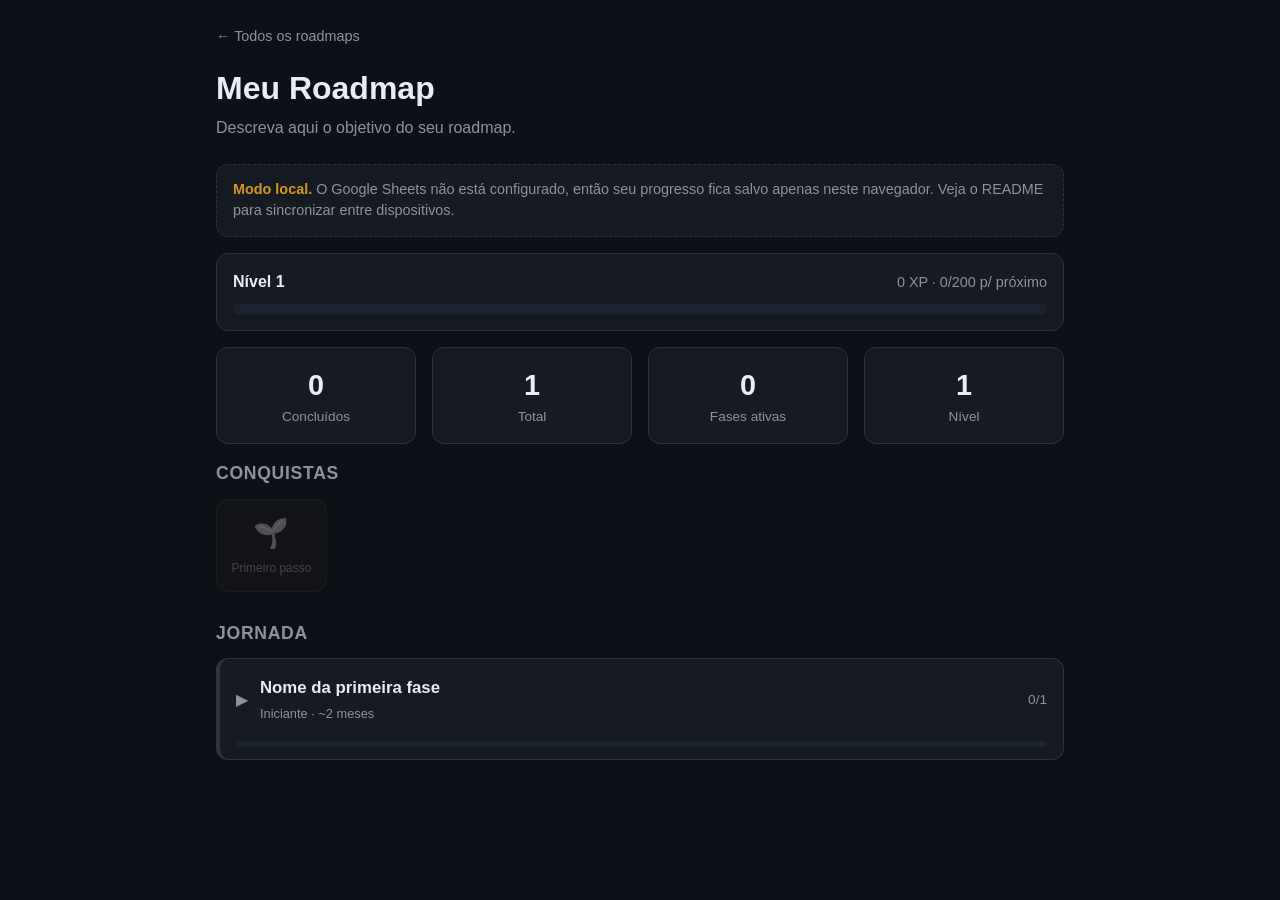
==== template/index.html @ e147a042 "feat(template): base files for new roadmaps Co-Authored-By: Claude Opus 4.8 <noreply@anthropic.com>" ====
<!DOCTYPE html>
<!--
  index.html — Página base reutilizável de um roadmap.

  Este arquivo é GENÉRICO: ele não conhece o conteúdo do roadmap, apenas
  orquestra config.js + data.js + os módulos de core/. Copie esta pasta
  para roadmaps/<seu-roadmap>/ e normalmente NÃO precisará tocar aqui —
  basta editar config.js e data.js.

  Os caminhos ../../core/ assumem que esta página vive em roadmaps/<nome>/.
-->
<html lang="pt-BR">
  <head>
    <meta charset="UTF-8" />
    <meta name="viewport" content="width=device-width, initial-scale=1.0" />
    <title>Meu Roadmap · devmaps</title>
    <link rel="stylesheet" href="../../core/widget.css" />
  </head>
  <body>
    <div class="container">
      <a class="back-link" href="../../index.html">← Todos os roadmaps</a>
      <div id="app">
        <div class="loading">
          <div class="spinner"></div>
          Carregando seu progresso…
        </div>
      </div>
    </div>

    <script type="module">
      import config from './config.js';
      import data from './data.js';
      import {
        computeXP,
        computeLevel,
        computeProgress,
        computePhaseProgress,
        countActivePhases,
        evaluateBadges,
      } from '../../core/engine.js';
      import { load, saveProgress, saveNote, isConfigured } from '../../core/sheets.js';

      const app = document.getElementById('app');
      const checked = new Set();
      const notes = new Map();

      init();

      async function init() {
        const { progress, notes: loadedNotes } = await load(config, config.id);
        progress.filter((p) => p.checked).forEach((p) => checked.add(p.topicId));
        loadedNotes.forEach((n) => notes.set(n.topicId, n.note));
        render();
      }

      function render() {
        app.innerHTML = '';
        app.appendChild(header());
        if (!isConfigured(config)) app.appendChild(notice());
        app.appendChild(xpBar());
        app.appendChild(statsGrid());
        app.appendChild(badgesGrid());
        app.appendChild(phasesSection());
        update();
      }

      function header() {
        const el = document.createElement('header');
        el.className = 'roadmap-header';
        el.innerHTML = `<h1>${config.title}</h1><p>${config.subtitle}</p>`;
        return el;
      }

      function notice() {
        const el = document.createElement('div');
        el.className = 'notice';
        el.innerHTML =
          '<strong>Modo local.</strong> O Google Sheets não está configurado, ' +
          'então seu progresso fica salvo apenas neste navegador. ' +
          'Veja o README para sincronizar entre dispositivos.';
        return el;
      }

      function xpBar() {
        const el = document.createElement('div');
        el.className = 'xp-bar';
        el.innerHTML = `
          <div class="xp-bar__head">
            <span class="xp-bar__level" data-level></span>
            <span class="xp-bar__xp" data-xp></span>
          </div>
          <div class="progress-track"><div class="progress-fill" data-xp-fill></div></div>`;
        return el;
      }

      function statsGrid() {
        const el = document.createElement('div');
        el.className = 'stats';
        el.innerHTML = `
          ${statCard('completed', 'Concluídos')}
          ${statCard('total', 'Total')}
          ${statCard('active', 'Fases ativas')}
          ${statCard('level', 'Nível')}`;
        return el;
      }

      function statCard(key, label) {
        return `<div class="stat-card">
            <div class="stat-card__value" data-stat="${key}">0</div>
            <div class="stat-card__label">${label}</div>
          </div>`;
      }

      function badgesGrid() {
        const wrap = document.createElement('div');
        wrap.innerHTML = `<h2 class="section-title">Conquistas</h2>`;
        const grid = document.createElement('div');
        grid.className = 'badges';
        data.badges.forEach((badge) => {
          const b = document.createElement('div');
          b.className = 'badge';
          b.dataset.badge = badge.id;
          b.title = badge.desc;
          b.innerHTML = `<span class="badge__icon">${badge.icon}</span>
            <span class="badge__name">${badge.name}</span>`;
          grid.appendChild(b);
        });
        wrap.appendChild(grid);
        return wrap;
      }

      function phasesSection() {
        const wrap = document.createElement('div');
        wrap.innerHTML = `<h2 class="section-title">Jornada</h2>`;
        data.phases.forEach((phase) => wrap.appendChild(phaseEl(phase)));
        return wrap;
      }

      function phaseEl(phase) {
        const el = document.createElement('section');
        el.className = 'phase';
        el.dataset.phase = phase.id;
        el.innerHTML = `
          <div class="phase__head">
            <span class="phase__chevron">▶</span>
            <div class="phase__title">
              <h3>${phase.title}</h3>
              <span class="phase__meta">${phase.level} · ${phase.duration}</span>
            </div>
            <span class="phase__count" data-phase-count></span>
          </div>
          <div class="phase__progress">
            <div class="progress-track"><div class="progress-fill" data-phase-fill></div></div>
          </div>
          <div class="phase__body"></div>`;

        el.querySelector('.phase__head').addEventListener('click', () =>
          el.classList.toggle('phase--open')
        );

        const body = el.querySelector('.phase__body');
        phase.topics.forEach((topic) => body.appendChild(topicEl(topic)));

        const milestone = document.createElement('div');
        milestone.className = 'milestone';
        milestone.innerHTML = `<strong>Marco:</strong> ${phase.milestone}`;
        body.appendChild(milestone);

        return el;
      }

      function topicEl(topic) {
        const el = document.createElement('div');
        el.className = 'topic';
        el.dataset.topic = topic.id;
        el.innerHTML = `
          <div class="topic__row">
            <input type="checkbox" class="topic__checkbox" />
            <div class="topic__main">
              <div class="topic__name">${topic.name}
                <span class="topic__xp">+${topic.xp} XP</span>
              </div>
              <div class="topic__desc">${topic.desc}</div>
              <textarea class="topic__note" placeholder="Anotações sobre ${topic.name}…"></textarea>
            </div>
          </div>`;

        const checkbox = el.querySelector('.topic__checkbox');
        checkbox.checked = checked.has(topic.id);
        checkbox.addEventListener('change', () => onToggle(topic.id, checkbox.checked));

        const note = el.querySelector('.topic__note');
        note.value = notes.get(topic.id) || '';
        note.addEventListener('blur', () => onNote(topic.id, note.value));

        return el;
      }

      function onToggle(topicId, isChecked) {
        if (isChecked) checked.add(topicId);
        else checked.delete(topicId);
        update();
        saveProgress(config, config.id, topicId, isChecked);
      }

      function onNote(topicId, value) {
        const trimmed = value.trim();
        if (notes.get(topicId) === trimmed) return;
        notes.set(topicId, trimmed);
        saveNote(config, config.id, topicId, trimmed);
      }

      function update() {
        const xp = computeXP(data, checked);
        const level = computeLevel(xp);
        const progress = computeProgress(data, checked);

        app.querySelector('[data-level]').textContent = `Nível ${level.level}`;
        app.querySelector('[data-xp]').textContent =
          `${xp} XP · ${level.xpIntoLevel}/${level.xpForNextLevel} p/ próximo`;
        app.querySelector('[data-xp-fill]').style.width = `${level.progressPct}%`;

        setStat('completed', progress.completed);
        setStat('total', progress.total);
        setStat('active', countActivePhases(data, checked));
        setStat('level', level.level);

        evaluateBadges(data, checked).forEach((badge) => {
          const el = app.querySelector(`[data-badge="${badge.id}"]`);
          el.classList.toggle('badge--unlocked', badge.unlocked);
        });

        data.phases.forEach((phase) => {
          const pp = computePhaseProgress(phase, checked);
          const el = app.querySelector(`[data-phase="${phase.id}"]`);
          el.classList.toggle('phase--active', pp.status === 'active');
          el.classList.toggle('phase--done', pp.status === 'done');
          el.querySelector('[data-phase-count]').textContent = `${pp.completed}/${pp.total}`;
          el.querySelector('[data-phase-fill]').style.width = `${pp.pct}%`;
          phase.topics.forEach((topic) => {
            el.querySelector(`[data-topic="${topic.id}"]`)
              .classList.toggle('topic--done', checked.has(topic.id));
          });
        });
      }

      function setStat(key, value) {
        app.querySelector(`[data-stat="${key}"]`).textContent = value;
      }
    </script>
  </body>
</html>
---- core/widget.css ----
/**
 * widget.css — Design system base do devmaps.
 *
 * Reutilizável por todos os roadmaps e pela home. Mobile-first:
 * o layout parte do smartphone e cresce com media queries.
 * Tokens em :root para que cada roadmap possa sobrescrever a cor de acento.
 */

:root {
  --bg: #0d1117;
  --surface: #161b22;
  --surface-2: #1c2330;
  --border: #2d333b;
  --text: #e6edf3;
  --text-dim: #8b949e;
  --accent: #6e9fff;
  --accent-soft: rgba(110, 159, 255, 0.15);
  --success: #3fb950;
  --success-soft: rgba(63, 185, 80, 0.15);
  --warn: #d29922;
  --radius: 12px;
  --gap: 16px;
  --maxw: 880px;
  font-size: 16px;
}

* {
  box-sizing: border-box;
}

body {
  margin: 0;
  background: var(--bg);
  color: var(--text);
  font-family: -apple-system, BlinkMacSystemFont, 'Segoe UI', Roboto, Helvetica, Arial,
    sans-serif;
  line-height: 1.5;
  -webkit-font-smoothing: antialiased;
}

.container {
  max-width: var(--maxw);
  margin: 0 auto;
  padding: 24px 16px 64px;
}

a {
  color: var(--accent);
  text-decoration: none;
}
a:hover {
  text-decoration: underline;
}

/* ------------------------------- Cabeçalho ------------------------------- */

.roadmap-header {
  margin-bottom: 24px;
}
.roadmap-header h1 {
  margin: 0 0 4px;
  font-size: 1.6rem;
}
.roadmap-header p {
  margin: 0;
  color: var(--text-dim);
}
.back-link {
  display: inline-block;
  margin-bottom: 16px;
  color: var(--text-dim);
  font-size: 0.9rem;
}

/* ------------------------------ Barra de XP ------------------------------ */

.xp-bar {
  background: var(--surface);
  border: 1px solid var(--border);
  border-radius: var(--radius);
  padding: 16px;
  margin-bottom: var(--gap);
}
.xp-bar__head {
  display: flex;
  justify-content: space-between;
  align-items: baseline;
  margin-bottom: 10px;
}
.xp-bar__level {
  font-weight: 700;
}
.xp-bar__xp {
  color: var(--text-dim);
  font-size: 0.9rem;
}
.progress-track {
  height: 10px;
  background: var(--surface-2);
  border-radius: 999px;
  overflow: hidden;
}
.progress-fill {
  height: 100%;
  background: linear-gradient(90deg, var(--accent), #9d7bff);
  border-radius: 999px;
  transition: width 0.4s ease;
}

/* ------------------------------- Stat cards ------------------------------ */

.stats {
  display: grid;
  grid-template-columns: repeat(2, 1fr);
  gap: var(--gap);
  margin-bottom: var(--gap);
}
.stat-card {
  background: var(--surface);
  border: 1px solid var(--border);
  border-radius: var(--radius);
  padding: 16px;
  text-align: center;
}
.stat-card__value {
  font-size: 1.8rem;
  font-weight: 700;
}
.stat-card__label {
  color: var(--text-dim);
  font-size: 0.85rem;
}

/* -------------------------------- Badges --------------------------------- */

.badges {
  display: grid;
  grid-template-columns: repeat(auto-fill, minmax(96px, 1fr));
  gap: 12px;
  margin-bottom: 28px;
}
.badge {
  background: var(--surface);
  border: 1px solid var(--border);
  border-radius: var(--radius);
  padding: 12px 8px;
  text-align: center;
  opacity: 0.4;
  filter: grayscale(1);
  transition: opacity 0.3s, filter 0.3s, transform 0.2s;
}
.badge--unlocked {
  opacity: 1;
  filter: none;
  border-color: var(--accent);
  box-shadow: 0 0 0 1px var(--accent-soft);
}
.badge__icon {
  font-size: 1.8rem;
  display: block;
}
.badge__name {
  font-size: 0.75rem;
  margin-top: 4px;
  color: var(--text-dim);
}
.badge--unlocked .badge__name {
  color: var(--text);
}

/* -------------------------------- Fases ---------------------------------- */

.section-title {
  font-size: 1.1rem;
  margin: 0 0 12px;
  color: var(--text-dim);
  text-transform: uppercase;
  letter-spacing: 0.04em;
}

.phase {
  background: var(--surface);
  border: 1px solid var(--border);
  border-left: 4px solid var(--border);
  border-radius: var(--radius);
  margin-bottom: var(--gap);
  overflow: hidden;
}
.phase--active {
  border-left-color: var(--accent);
}
.phase--done {
  border-left-color: var(--success);
}

.phase__head {
  display: flex;
  align-items: center;
  gap: 12px;
  padding: 16px;
  cursor: pointer;
  user-select: none;
}
.phase__head:hover {
  background: var(--surface-2);
}
.phase__chevron {
  transition: transform 0.2s;
  color: var(--text-dim);
}
.phase--open .phase__chevron {
  transform: rotate(90deg);
}
.phase__title {
  flex: 1;
  min-width: 0;
}
.phase__title h3 {
  margin: 0;
  font-size: 1.05rem;
}
.phase__meta {
  font-size: 0.8rem;
  color: var(--text-dim);
}
.phase__count {
  font-size: 0.85rem;
  color: var(--text-dim);
  white-space: nowrap;
}
.phase__progress {
  padding: 0 16px 12px;
}
.phase__progress .progress-track {
  height: 6px;
}

.phase__body {
  display: none;
  padding: 0 16px 16px;
}
.phase--open .phase__body {
  display: block;
}

/* -------------------------------- Tópicos -------------------------------- */

.topic {
  border-top: 1px solid var(--border);
  padding: 14px 0;
}
.topic__row {
  display: flex;
  align-items: flex-start;
  gap: 12px;
}
.topic__checkbox {
  width: 20px;
  height: 20px;
  margin-top: 2px;
  accent-color: var(--success);
  flex-shrink: 0;
  cursor: pointer;
}
.topic__main {
  flex: 1;
  min-width: 0;
}
.topic__name {
  font-weight: 600;
  display: flex;
  align-items: center;
  gap: 8px;
  flex-wrap: wrap;
}
.topic__xp {
  font-size: 0.72rem;
  background: var(--accent-soft);
  color: var(--accent);
  border-radius: 999px;
  padding: 1px 8px;
  font-weight: 600;
}
.topic--done .topic__name {
  color: var(--text-dim);
  text-decoration: line-through;
}
.topic__desc {
  color: var(--text-dim);
  font-size: 0.9rem;
  margin-top: 2px;
}
.topic__note {
  width: 100%;
  margin-top: 8px;
  background: var(--bg);
  border: 1px solid var(--border);
  border-radius: 8px;
  color: var(--text);
  padding: 8px 10px;
  font-family: inherit;
  font-size: 0.88rem;
  resize: vertical;
  min-height: 38px;
}
.topic__note:focus {
  outline: none;
  border-color: var(--accent);
}

/* ----------------------------- Marco da fase ----------------------------- */

.milestone {
  margin-top: 16px;
  background: var(--success-soft);
  border: 1px solid var(--success);
  border-radius: var(--radius);
  padding: 12px 14px;
  font-size: 0.92rem;
}
.milestone strong {
  color: var(--success);
}

/* -------------------------- Estados de feedback -------------------------- */

.notice {
  background: var(--surface);
  border: 1px dashed var(--border);
  border-radius: var(--radius);
  padding: 14px 16px;
  color: var(--text-dim);
  font-size: 0.9rem;
  margin-bottom: var(--gap);
}
.notice strong {
  color: var(--warn);
}

.loading {
  text-align: center;
  color: var(--text-dim);
  padding: 48px 0;
}
.spinner {
  width: 28px;
  height: 28px;
  border: 3px solid var(--border);
  border-top-color: var(--accent);
  border-radius: 50%;
  margin: 0 auto 12px;
  animation: spin 0.8s linear infinite;
}
@keyframes spin {
  to {
    transform: rotate(360deg);
  }
}

/* --------------------------------- Home ---------------------------------- */

.home-header {
  text-align: center;
  margin-bottom: 32px;
}
.home-header h1 {
  font-size: 2rem;
  margin: 0 0 8px;
}
.home-header p {
  color: var(--text-dim);
  margin: 0;
}
.roadmap-list {
  display: grid;
  gap: var(--gap);
}
.roadmap-card {
  display: block;
  background: var(--surface);
  border: 1px solid var(--border);
  border-radius: var(--radius);
  padding: 20px;
  transition: border-color 0.2s, transform 0.15s;
}
.roadmap-card:hover {
  border-color: var(--accent);
  transform: translateY(-2px);
  text-decoration: none;
}
.roadmap-card h2 {
  margin: 0 0 4px;
  font-size: 1.2rem;
  color: var(--text);
}
.roadmap-card p {
  margin: 0;
  color: var(--text-dim);
  font-size: 0.92rem;
}
.site-footer {
  margin-top: 48px;
  text-align: center;
  color: var(--text-dim);
  font-size: 0.85rem;
}

/* ------------------------------ Responsivo ------------------------------- */

@media (min-width: 640px) {
  .stats {
    grid-template-columns: repeat(4, 1fr);
  }
  .roadmap-header h1 {
    font-size: 2rem;
  }
}
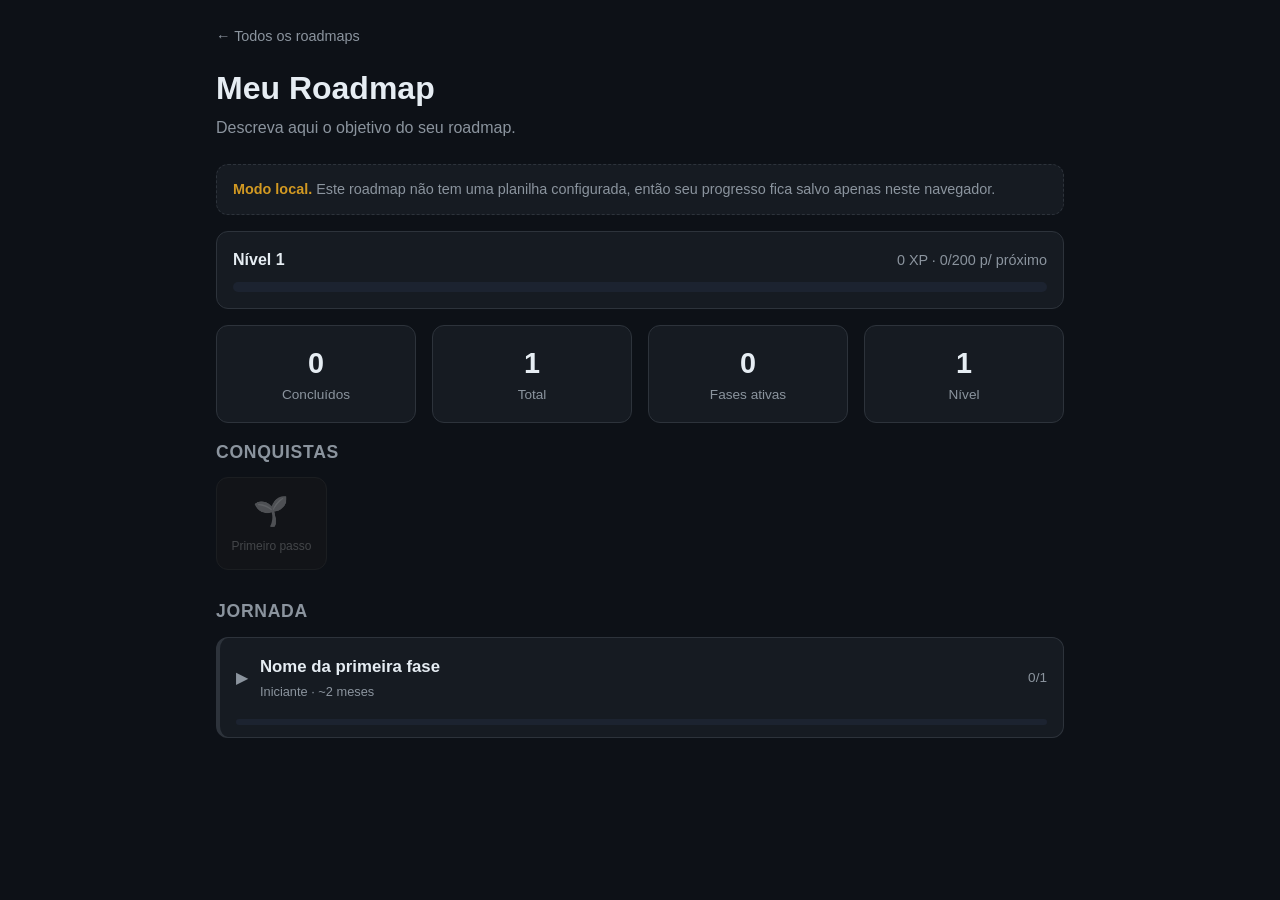
==== commit f580637e: "feat(sync): protege a sincronizacao com token compartilhado Antes, qualquer pessoa com a scriptUrl c" ====
--- a/template/index.html
+++ b/template/index.html
@@ -38,16 +38,21 @@
         countActivePhases,
         evaluateBadges,
       } from '../../core/engine.js';
-      import { load, saveProgress, saveNote, isConfigured } from '../../core/sheets.js';
+      import { load, saveProgress, saveNote, setToken } from '../../core/sheets.js';
+      import { syncBar } from '../../core/sync-ui.js';
 
       const app = document.getElementById('app');
       const checked = new Set();
       const notes = new Map();
+      let synced = false;
 
       init();
 
       async function init() {
-        const { progress, notes: loadedNotes } = await load(config, config.id);
+        checked.clear();
+        notes.clear();
+        const { progress, notes: loadedNotes, synced: s } = await load(config, config.id);
+        synced = s;
         progress.filter((p) => p.checked).forEach((p) => checked.add(p.topicId));
         loadedNotes.forEach((n) => notes.set(n.topicId, n.note));
         render();
@@ -56,7 +61,18 @@
       function render() {
         app.innerHTML = '';
         app.appendChild(header());
-        if (!isConfigured(config)) app.appendChild(notice());
+        app.appendChild(
+          syncBar(config, synced, {
+            onConnect: (token) => {
+              setToken(token);
+              init();
+            },
+            onDisconnect: () => {
+              setToken('');
+              init();
+            },
+          })
+        );
         app.appendChild(xpBar());
         app.appendChild(statsGrid());
         app.appendChild(badgesGrid());
@@ -68,16 +84,6 @@
         const el = document.createElement('header');
         el.className = 'roadmap-header';
         el.innerHTML = `<h1>${config.title}</h1><p>${config.subtitle}</p>`;
-        return el;
-      }
-
-      function notice() {
-        const el = document.createElement('div');
-        el.className = 'notice';
-        el.innerHTML =
-          '<strong>Modo local.</strong> O Google Sheets não está configurado, ' +
-          'então seu progresso fica salvo apenas neste navegador. ' +
-          'Veja o README para sincronizar entre dispositivos.';
         return el;
       }
 
--- a/core/widget.css
+++ b/core/widget.css
@@ -255,9 +255,9 @@
   gap: 12px;
 }
 .topic__checkbox {
-  width: 20px;
-  height: 20px;
-  margin-top: 2px;
+  width: 24px;
+  height: 24px;
+  margin-top: 0;
   accent-color: var(--success);
   flex-shrink: 0;
   cursor: pointer;
@@ -335,6 +335,69 @@
 }
 .notice strong {
   color: var(--warn);
+}
+
+/* ---------------------------- Barra de sync ----------------------------- */
+
+.sync-bar {
+  background: var(--surface);
+  border: 1px solid var(--border);
+  border-radius: var(--radius);
+  padding: 12px 16px;
+  margin-bottom: var(--gap);
+  font-size: 0.9rem;
+  color: var(--text-dim);
+  display: flex;
+  flex-wrap: wrap;
+  align-items: center;
+  justify-content: space-between;
+  gap: 12px;
+}
+.sync-bar--ok {
+  border-color: var(--success);
+  background: var(--success-soft);
+}
+.sync-bar--ok strong {
+  color: var(--success);
+}
+.sync-bar__warn {
+  color: var(--warn);
+}
+.sync-bar__row {
+  display: flex;
+  gap: 8px;
+  flex-wrap: wrap;
+  align-items: center;
+}
+.sync-bar__input {
+  background: var(--bg);
+  border: 1px solid var(--border);
+  border-radius: 8px;
+  color: var(--text);
+  padding: 8px 10px;
+  font-family: inherit;
+  font-size: 0.88rem;
+  min-width: 200px;
+  flex: 1;
+}
+.sync-bar__input:focus {
+  outline: none;
+  border-color: var(--accent);
+}
+.sync-bar button {
+  background: var(--accent);
+  color: #0d1117;
+  border: none;
+  border-radius: 8px;
+  padding: 8px 14px;
+  font-family: inherit;
+  font-size: 0.88rem;
+  font-weight: 600;
+  cursor: pointer;
+  white-space: nowrap;
+}
+.sync-bar button:hover {
+  filter: brightness(1.08);
 }
 
 .loading {
@@ -415,3 +478,10 @@
     font-size: 2rem;
   }
 }
+
+/* Tablet+: a home aproveita a largura com 2 colunas de cards. */
+@media (min-width: 720px) {
+  .roadmap-list {
+    grid-template-columns: repeat(2, 1fr);
+  }
+}
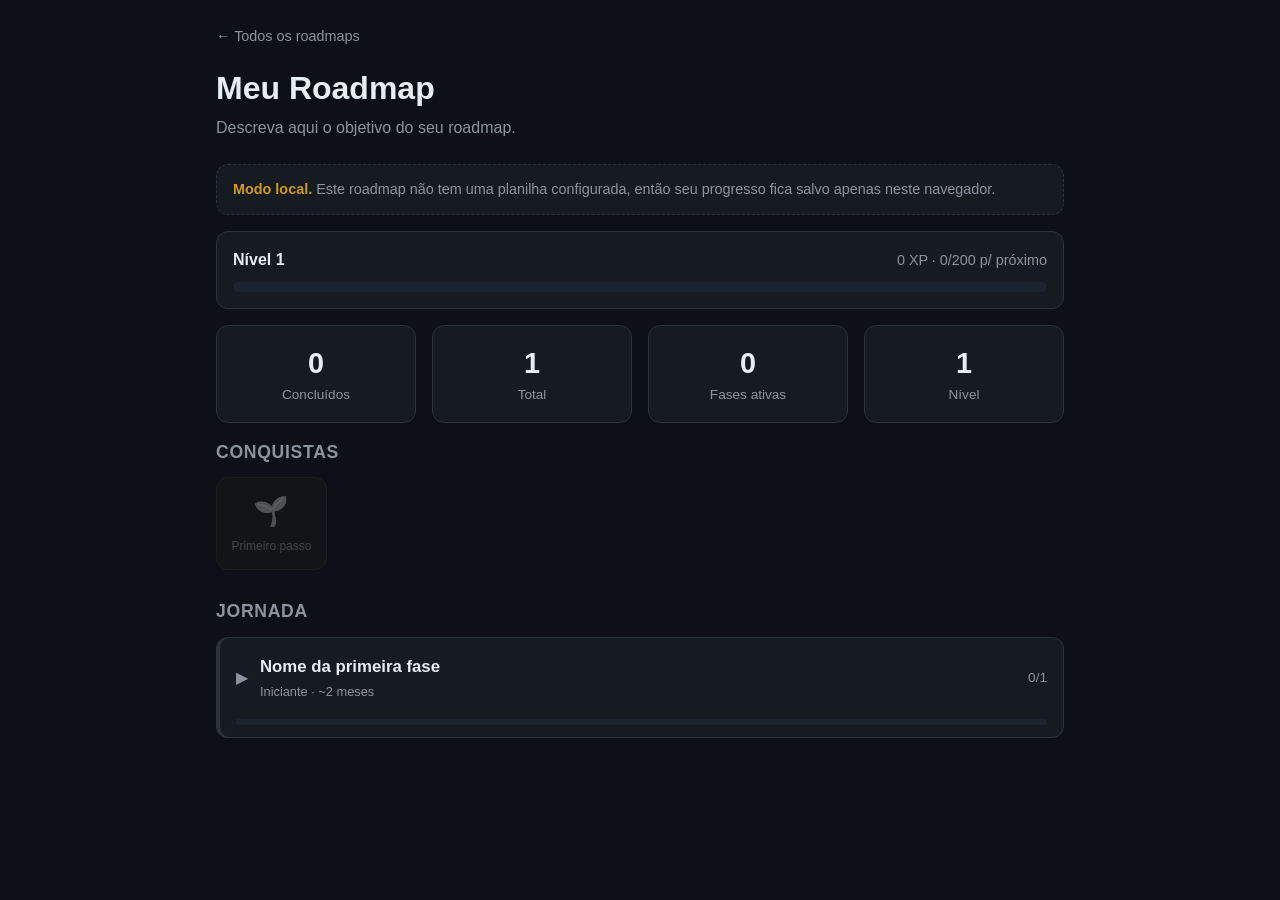
==== commit 0d28cbca: "feat(theme): tema opcional por roadmap via config.js Cada roadmap pode sobrescrever os tokens de des" ====
--- a/template/index.html
+++ b/template/index.html
@@ -40,12 +40,14 @@
       } from '../../core/engine.js';
       import { load, saveProgress, saveNote, setToken } from '../../core/sheets.js';
       import { syncBar } from '../../core/sync-ui.js';
+      import { applyTheme } from '../../core/theme.js';
 
       const app = document.getElementById('app');
       const checked = new Set();
       const notes = new Map();
       let synced = false;
 
+      applyTheme(config);
       init();
 
       async function init() {
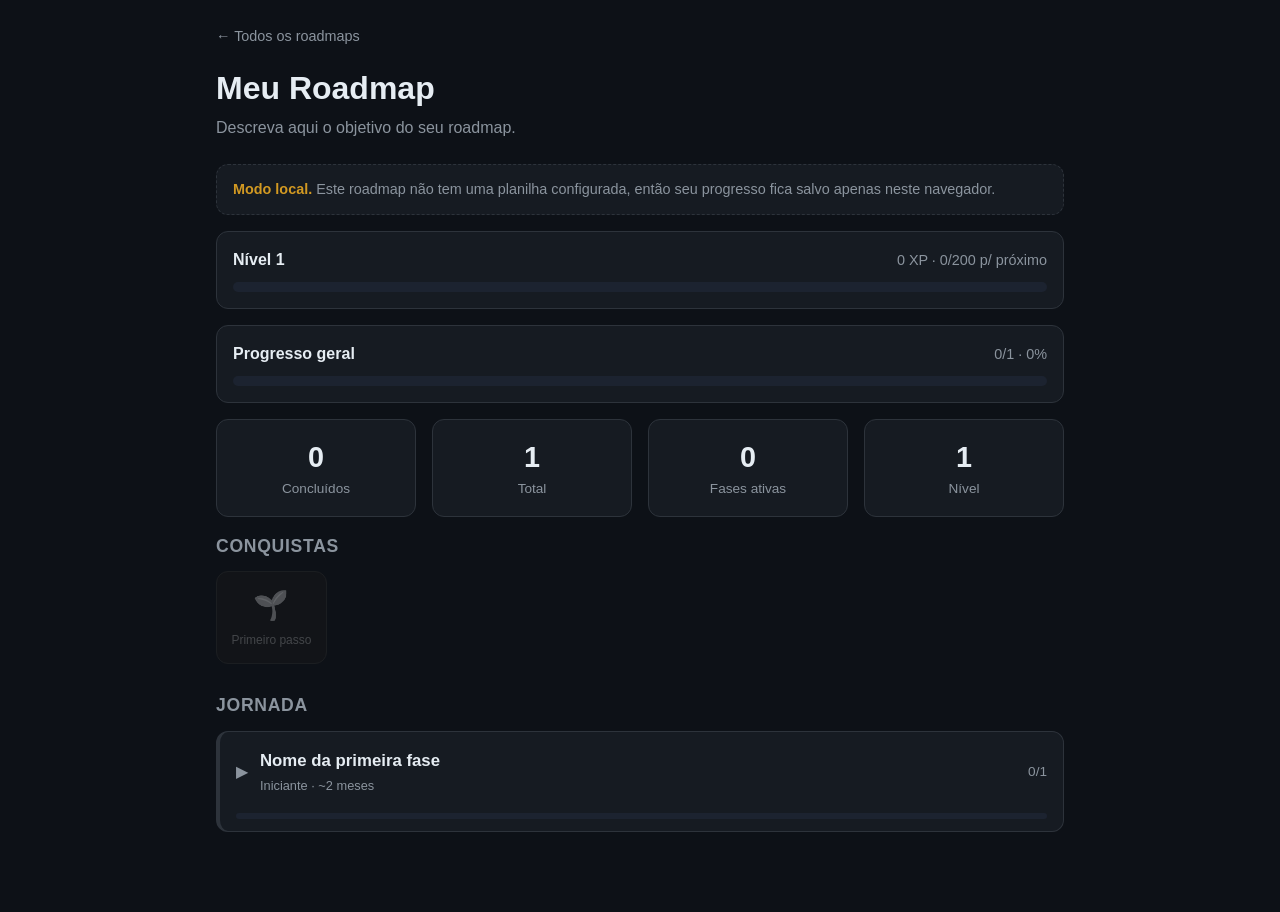
==== commit ccfa4096: "feat: adiciona barra de progresso geral aos roadmaps Mostra "Progresso geral" (tópicos concluídos/to" ====
--- a/template/index.html
+++ b/template/index.html
@@ -76,6 +76,7 @@
           })
         );
         app.appendChild(xpBar());
+        app.appendChild(completionBar());
         app.appendChild(statsGrid());
         app.appendChild(badgesGrid());
         app.appendChild(phasesSection());
@@ -98,6 +99,18 @@
             <span class="xp-bar__xp" data-xp></span>
           </div>
           <div class="progress-track"><div class="progress-fill" data-xp-fill></div></div>`;
+        return el;
+      }
+
+      function completionBar() {
+        const el = document.createElement('div');
+        el.className = 'completion-bar';
+        el.innerHTML = `
+          <div class="completion-bar__head">
+            <span class="completion-bar__label">Progresso geral</span>
+            <span class="completion-bar__pct" data-completion-pct></span>
+          </div>
+          <div class="progress-track"><div class="progress-fill" data-completion-fill></div></div>`;
         return el;
       }
 
@@ -228,6 +241,10 @@
           `${xp} XP · ${level.xpIntoLevel}/${level.xpForNextLevel} p/ próximo`;
         app.querySelector('[data-xp-fill]').style.width = `${level.progressPct}%`;
 
+        app.querySelector('[data-completion-pct]').textContent =
+          `${progress.completed}/${progress.total} · ${progress.pct}%`;
+        app.querySelector('[data-completion-fill]').style.width = `${progress.pct}%`;
+
         setStat('completed', progress.completed);
         setStat('total', progress.total);
         setStat('active', countActivePhases(data, checked));
--- a/core/widget.css
+++ b/core/widget.css
@@ -107,6 +107,29 @@
   transition: width 0.4s ease;
 }
 
+/* ----------------------------- Completion bar ---------------------------- */
+
+.completion-bar {
+  background: var(--surface);
+  border: 1px solid var(--border);
+  border-radius: var(--radius);
+  padding: 16px;
+  margin-bottom: var(--gap);
+}
+.completion-bar__head {
+  display: flex;
+  justify-content: space-between;
+  align-items: baseline;
+  margin-bottom: 10px;
+}
+.completion-bar__label {
+  font-weight: 700;
+}
+.completion-bar__pct {
+  color: var(--text-dim);
+  font-size: 0.9rem;
+}
+
 /* ------------------------------- Stat cards ------------------------------ */
 
 .stats {
@@ -439,22 +462,46 @@
   gap: var(--gap);
 }
 .roadmap-card {
+  --card-accent: var(--accent);
+  position: relative;
   display: block;
   background: var(--surface);
   border: 1px solid var(--border);
   border-radius: var(--radius);
-  padding: 20px;
-  transition: border-color 0.2s, transform 0.15s;
+  padding: 20px 20px 20px 24px;
+  overflow: hidden;
+  transition: border-color 0.2s, transform 0.15s, box-shadow 0.2s;
+}
+/* Barra de acento à esquerda, na identidade do roadmap. */
+.roadmap-card::before {
+  content: '';
+  position: absolute;
+  left: 0;
+  top: 0;
+  bottom: 0;
+  width: 4px;
+  background: var(--card-accent);
+}
+.roadmap-card--gradient::before {
+  background: var(--card-gradient);
 }
 .roadmap-card:hover {
-  border-color: var(--accent);
+  border-color: var(--card-accent);
   transform: translateY(-2px);
+  box-shadow: 0 8px 28px rgba(0, 0, 0, 0.35);
   text-decoration: none;
 }
 .roadmap-card h2 {
   margin: 0 0 4px;
   font-size: 1.2rem;
   color: var(--text);
+}
+/* Roadmaps com gradiente próprio ganham título holográfico já na home. */
+.roadmap-card--gradient h2 {
+  background: var(--card-gradient);
+  -webkit-background-clip: text;
+  background-clip: text;
+  -webkit-text-fill-color: transparent;
 }
 .roadmap-card p {
   margin: 0;
